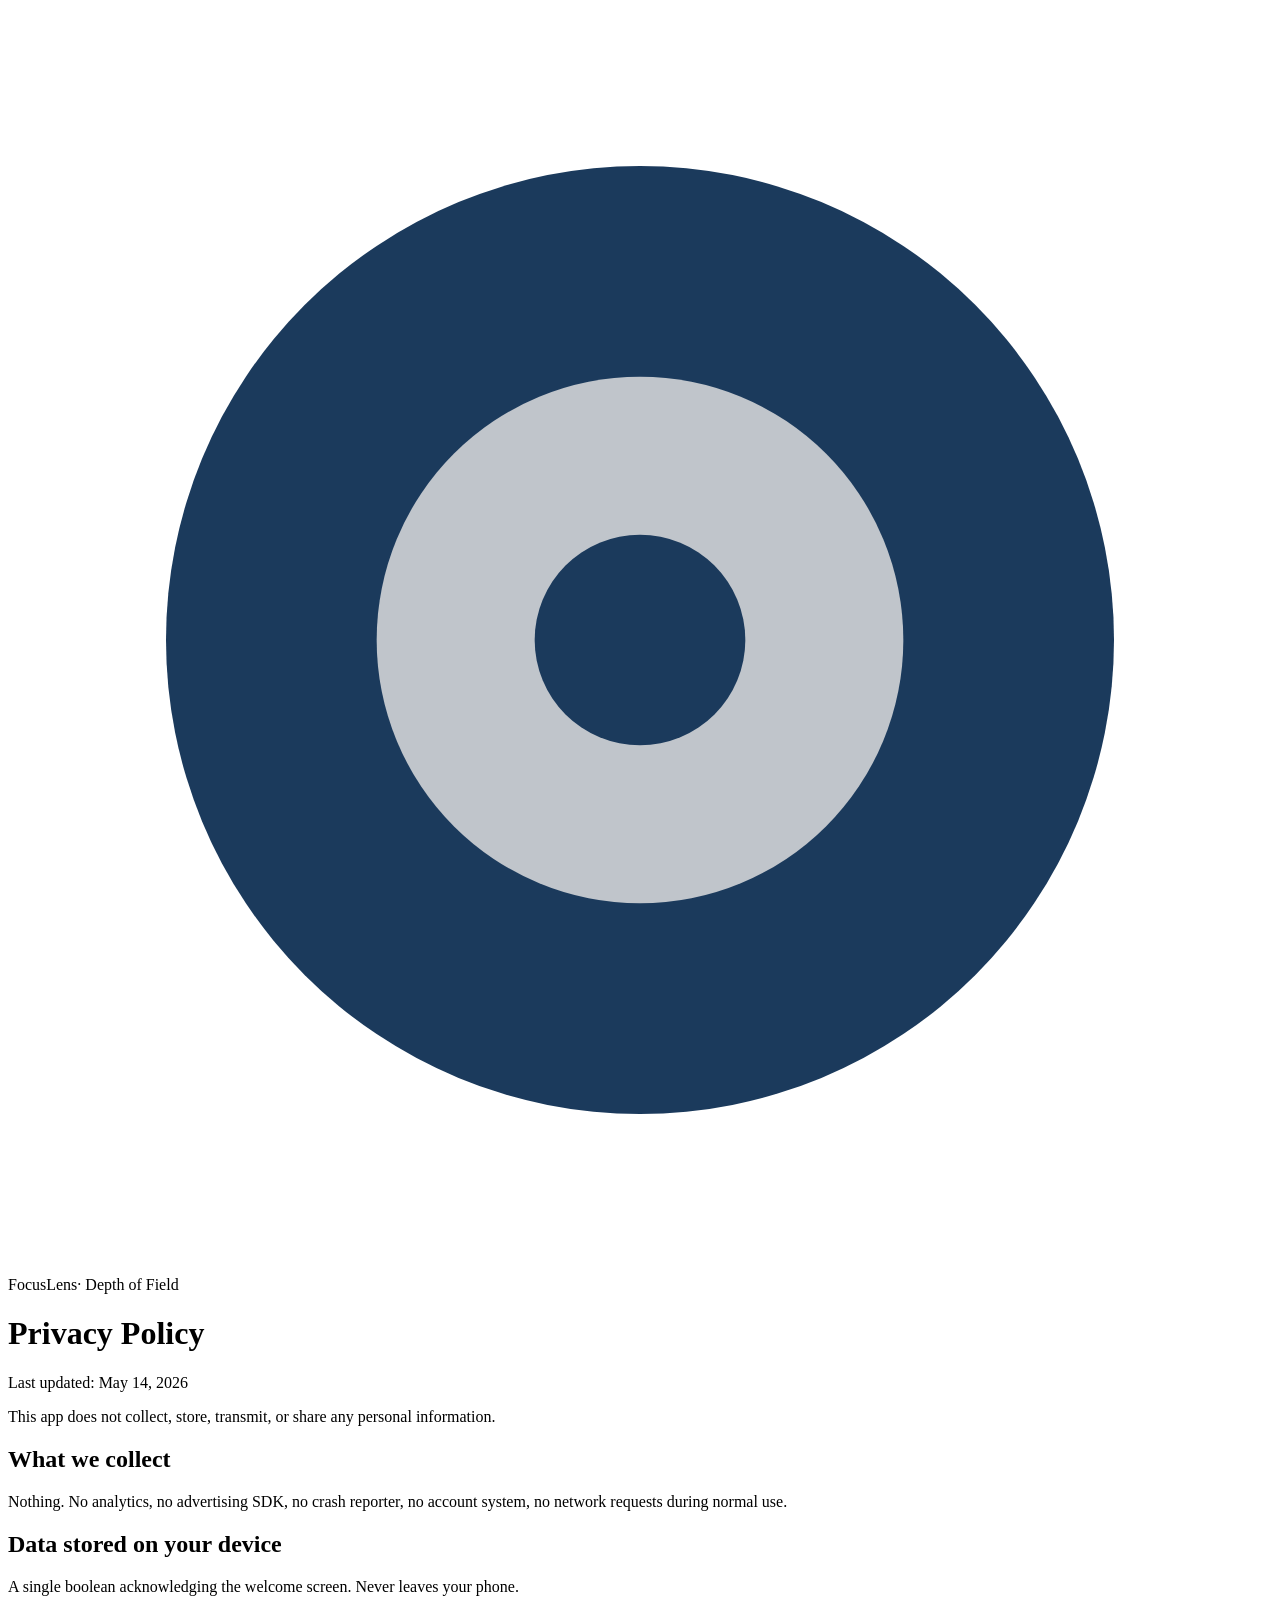
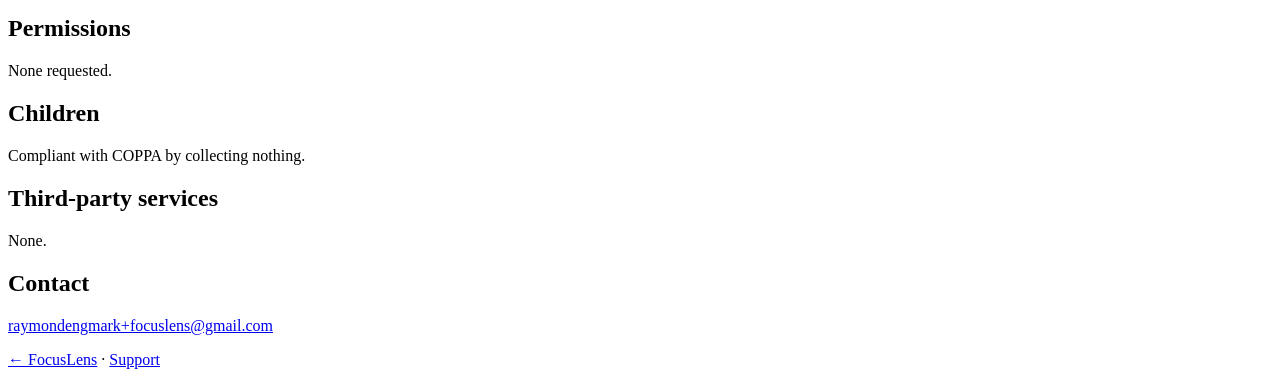
==== depth-of-field/privacy/index.html @ 02f7a438 "Initial focuslens web — privacy + support" ====
<!doctype html>
<html lang="en"><head><meta charset="utf-8"><meta name="viewport" content="width=device-width, initial-scale=1"><title>Privacy — Depth of Field – FocusLens</title><link rel="stylesheet" href="/focuslens-web/assets/style.css"></head>
<body><main>
<header class="brand"><div class="mark"><svg viewBox="0 0 24 24"><circle cx="12" cy="12" r="9" fill="#1B3A5C"/><circle cx="12" cy="12" r="5" fill="#C0C5CB"/><circle cx="12" cy="12" r="2" fill="#1B3A5C"/></svg></div><div><span class="name">FocusLens</span><span class="app">· Depth of Field</span></div></header>
<h1>Privacy Policy</h1>
<p class="updated">Last updated: May 14, 2026</p>
<p>This app does not collect, store, transmit, or share any personal information.</p>
<h2>What we collect</h2>
<p>Nothing. No analytics, no advertising SDK, no crash reporter, no account system, no network requests during normal use.</p>
<h2>Data stored on your device</h2>
<p>A single boolean acknowledging the welcome screen. Never leaves your phone.</p>
<h2>Permissions</h2>
<p>None requested.</p>
<h2>Children</h2>
<p>Compliant with COPPA by collecting nothing.</p>
<h2>Third-party services</h2>
<p>None.</p>
<h2>Contact</h2>
<p><a href="mailto:raymondengmark+focuslens@gmail.com">raymondengmark+focuslens@gmail.com</a></p>
<footer><a href="/focuslens-web/">← FocusLens</a> · <a href="/focuslens-web/depth-of-field/support/">Support</a></footer>
</main></body></html>
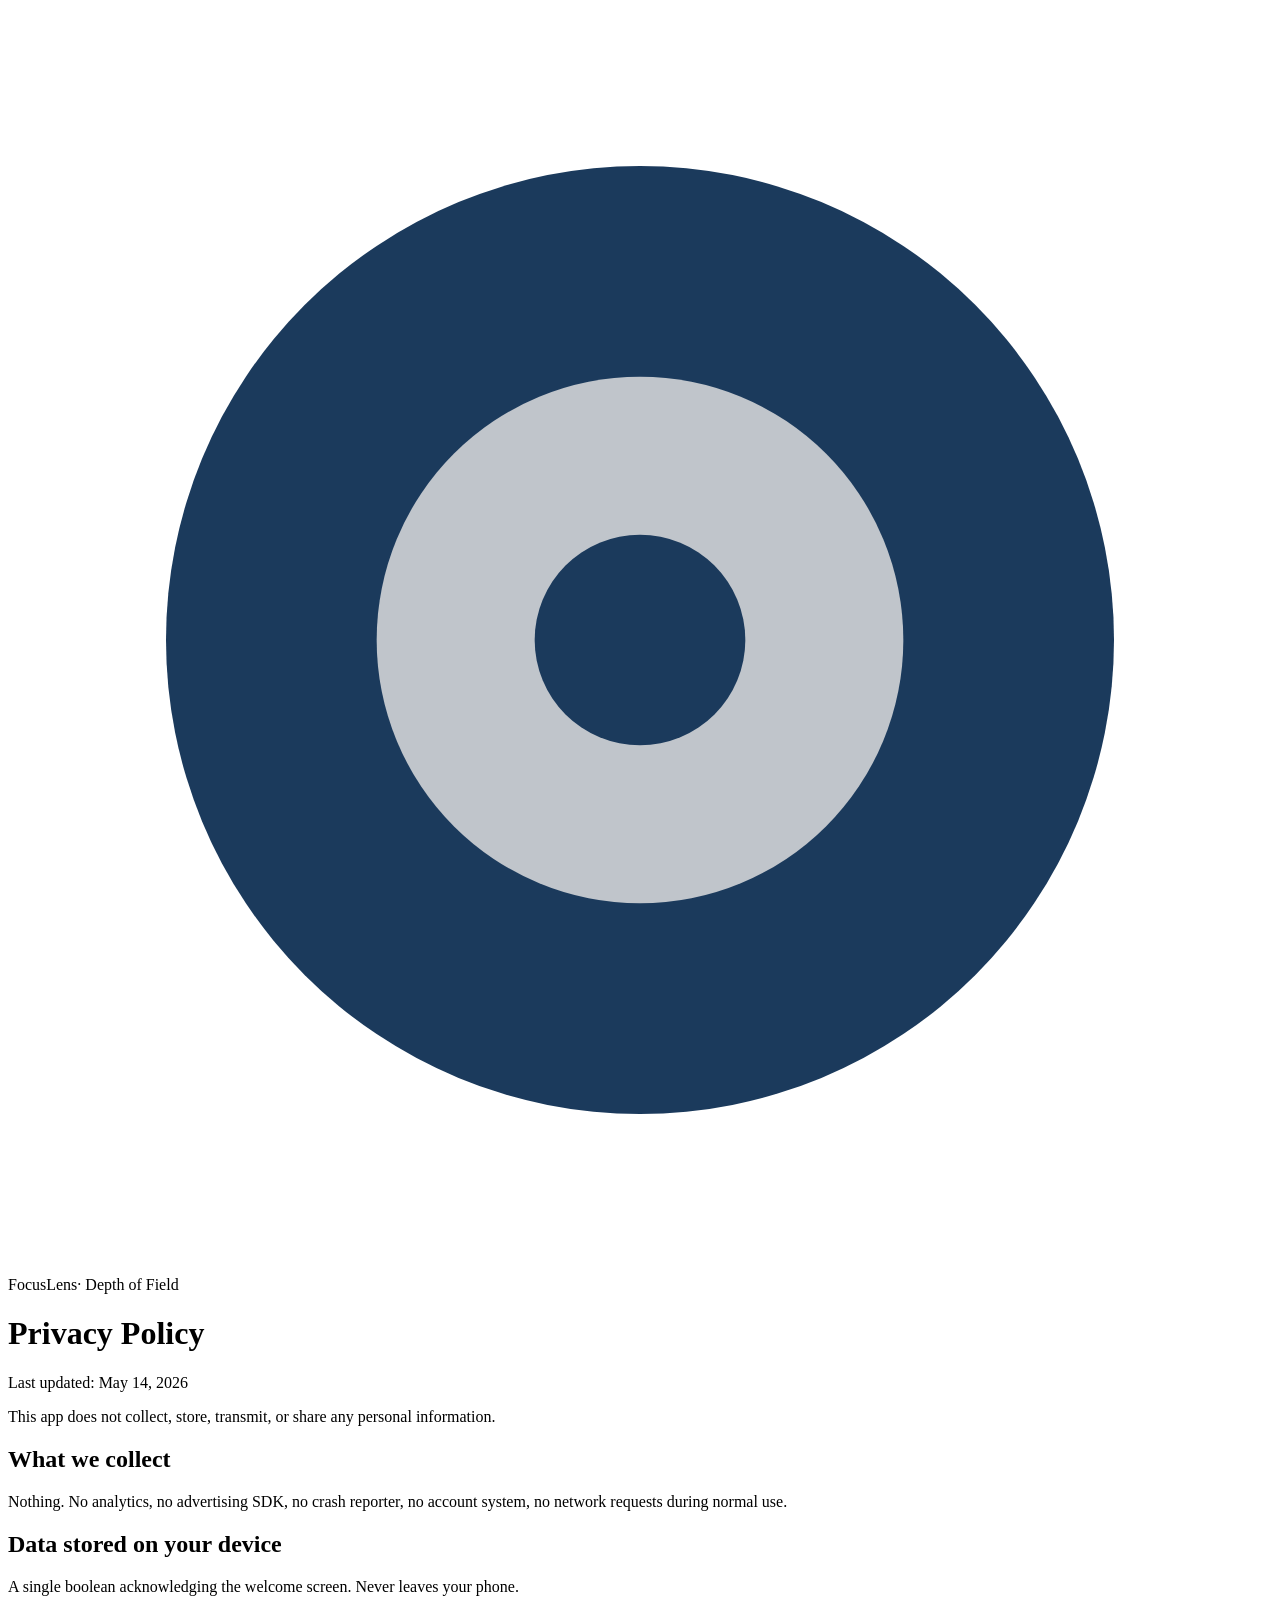
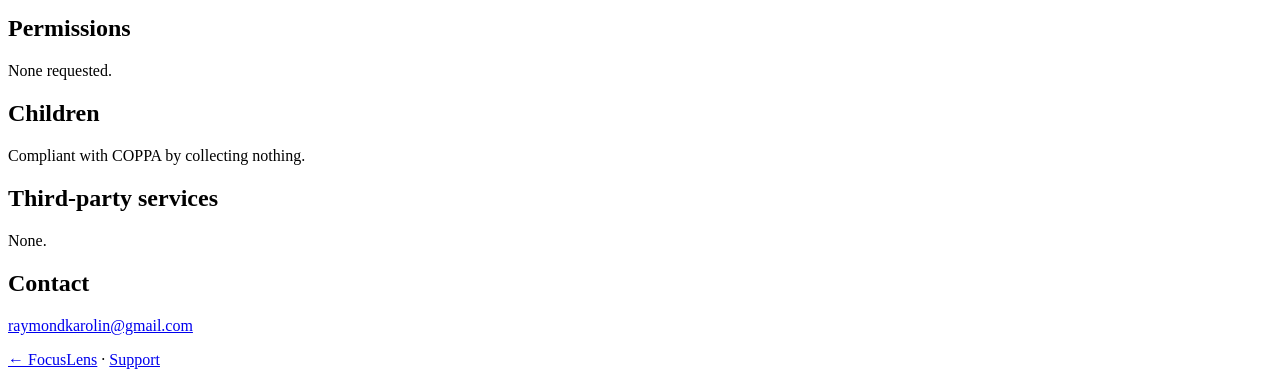
==== commit 33f148ab: "support: swap to raymondkarolin@gmail.com Apple Developer enrollment is Individual, so legal name al" ====
--- a/depth-of-field/privacy/index.html
+++ b/depth-of-field/privacy/index.html
@@ -16,6 +16,6 @@
 <h2>Third-party services</h2>
 <p>None.</p>
 <h2>Contact</h2>
-<p><a href="mailto:raymondengmark+focuslens@gmail.com">raymondengmark+focuslens@gmail.com</a></p>
+<p><a href="mailto:raymondkarolin@gmail.com">raymondkarolin@gmail.com</a></p>
 <footer><a href="/focuslens-web/">← FocusLens</a> · <a href="/focuslens-web/depth-of-field/support/">Support</a></footer>
 </main></body></html>
